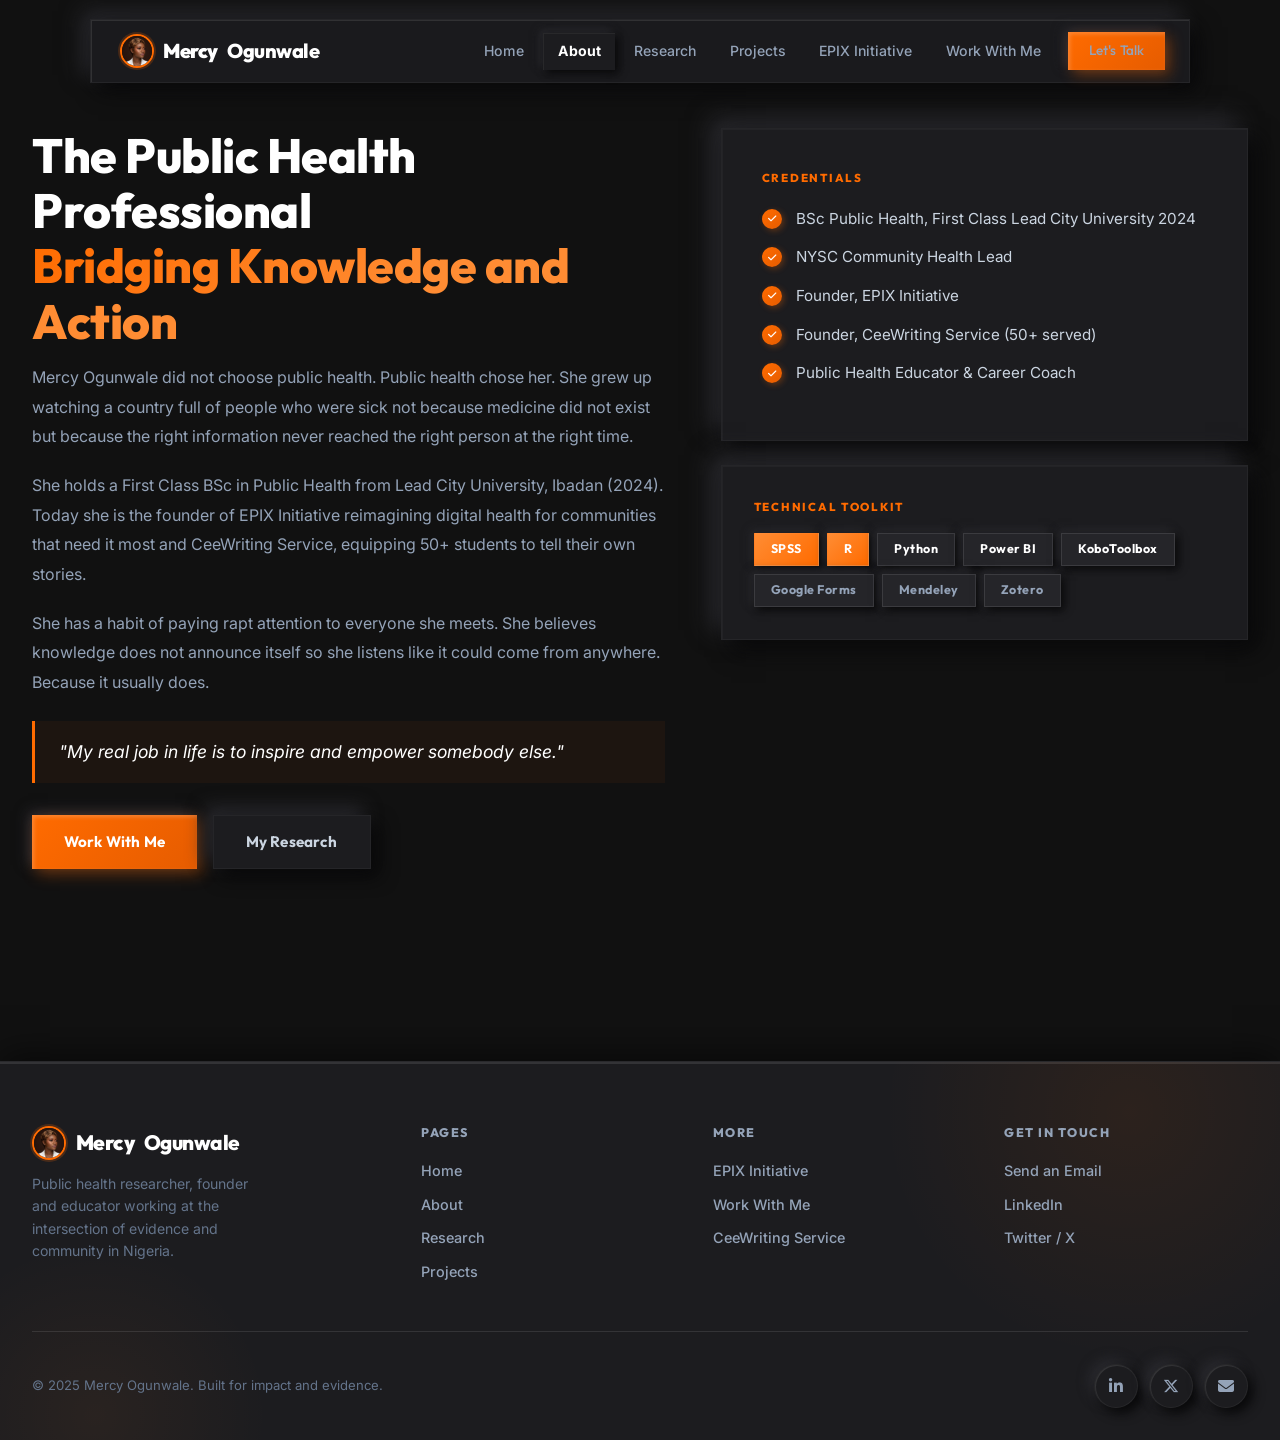
==== about.html @ 019c66ac "Initial commit for portfolio with dashboard" ====
<!DOCTYPE html>

<html lang="en">
<head>
<meta charset="utf-8"/><meta content="width=device-width, initial-scale=1.0" name="viewport"/>
<title>About — Mercy Ogunwale</title>
<meta content="Personal and EPIX Initiative research projects by public health researcher Mercy Ogunwale." name="description"/>
<link href="https://fonts.googleapis.com" rel="preconnect"/><link crossorigin="" href="https://fonts.gstatic.com" rel="preconnect"/>
<link href="https://fonts.googleapis.com/css2?family=Outfit:wght@300;400;500;600;700;800;900&amp;family=Inter:ital,wght@0,300;0,400;0,500;0,600;1,300&amp;display=swap" rel="stylesheet"/>
<link href="https://cdnjs.cloudflare.com/ajax/libs/font-awesome/6.5.0/css/all.min.css" rel="stylesheet"/>
<link href="css/style.css" rel="stylesheet"/>
<link href="assets/images/mercy-portrait.png" rel="icon" type="image/png"/>
</head>
<body>
<header id="hdr">
<div class="nav-pill">
<a class="logo" href="index.html"><img alt="Mercy Ogunwale" class="logo-img" src="assets/images/mercy-portrait.png"/>Mercy <em>Ogunwale</em></a>
<div id="mob-overlay"></div>
<button class="mob-btn" id="mobBtn"><i class="fa-solid fa-bars"></i></button>
<nav class="nav-links" id="navLinks">
<a href="index.html">Home</a>
<a class="active" href="about.html">About</a>
<a href="research.html">Research</a>
<a class="" href="projects.html">Projects</a>
<a href="epix.html">EPIX Initiative</a>
<a href="work-with-me.html">Work With Me</a>
<a class="btn btn-primary nav-cta" href="work-with-me.html">Let's Talk</a>
</nav>
</div>
</header>
<!-- HERO -->
<!-- PERSONAL PROJECTS -->
<!-- EPIX PROJECTS -->
<section style="padding-top:8rem;">
<div class="wrap">
<div class="split split-wide">
<div class="reveal">
<h2 class="sec-title" style="font-size:clamp(2rem,4vw,3rem);">The Public Health Professional<br/><span class="grad">Bridging Knowledge and Action</span></h2>
<p style="color:var(--ink-3);line-height:1.85;margin-bottom:1.2rem;">Mercy Ogunwale did not choose public health. Public health chose her. She grew up watching a country full of people who were sick not because medicine did not exist  but because the right information never reached the right person at the right time.</p>
<p style="color:var(--ink-3);line-height:1.85;margin-bottom:1.2rem;">She holds a First Class BSc in Public Health from Lead City University, Ibadan (2024). Today she is the founder of EPIX Initiative  reimagining digital health for communities that need it most  and CeeWriting Service, equipping 50+ students to tell their own stories.</p>
<p style="color:var(--ink-3);line-height:1.85;margin-bottom:1.5rem;">She has a habit of paying rapt attention to everyone she meets. She believes knowledge does not announce itself  so she listens like it could come from anywhere. Because it usually does.</p>
<div class="blockquote">"My real job in life is to inspire and empower somebody else."</div>
<div style="display:flex;gap:1rem;flex-wrap:wrap;margin-top:2rem;">
<a class="btn btn-primary" href="work-with-me.html">Work With Me</a>
<a class="btn btn-ghost" href="research.html">My Research</a>
</div>
</div>
<div class="reveal reveal-m">
<div class="clay" style="padding:2.5rem;margin-bottom:1.5rem;">
<p class="sec-kicker" style="margin-bottom:1.2rem;">Credentials</p>
<ul class="checklist">
<li><span class="check-dot"><i class="fa-solid fa-check"></i></span>BSc Public Health, First Class  Lead City University 2024</li>
<li><span class="check-dot"><i class="fa-solid fa-check"></i></span>NYSC Community Health Lead</li>
<li><span class="check-dot"><i class="fa-solid fa-check"></i></span>Founder, EPIX Initiative</li>
<li><span class="check-dot"><i class="fa-solid fa-check"></i></span>Founder, CeeWriting Service (50+ served)</li>
<li><span class="check-dot"><i class="fa-solid fa-check"></i></span>Public Health Educator &amp; Career Coach</li>
</ul>
</div>
<div class="clay" style="padding:2rem;">
<p class="sec-kicker" style="margin-bottom:1rem;">Technical Toolkit</p>
<div class="toolkit">
<span class="tag tag-teal">SPSS</span><span class="tag tag-teal">R</span>
<span class="tag tag-blue">Python</span><span class="tag tag-blue">Power BI</span>
<span class="tag tag-green">KoboToolbox</span><span class="tag tag-muted">Google Forms</span>
<span class="tag tag-muted">Mendeley</span><span class="tag tag-muted">Zotero</span>
</div>
</div>
</div>
</div>
</div>
</section><footer>
<div class="foot-wrap">
<div class="wrap">
<div class="foot-inner">
<div class="foot-brand">
<a class="logo" href="index.html"><img alt="Mercy Ogunwale" class="logo-img" src="assets/images/mercy-portrait.png"/>Mercy <em>Ogunwale</em></a>
<p class="foot-tagline">Public health researcher, founder and educator working at the intersection of evidence and community in Nigeria.</p>
</div>
<div class="foot-col">
<h4>Pages</h4>
<div class="foot-col-links">
<a href="index.html">Home</a><a href="about.html">About</a>
<a href="research.html">Research</a>
<a href="projects.html">Projects</a>
</div>
</div>
<div class="foot-col">
<h4>More</h4>
<div class="foot-col-links">
<a href="epix.html">EPIX Initiative</a>
<a href="work-with-me.html">Work With Me</a>
<a href="work-with-me.html">CeeWriting Service</a>
</div>
</div>
<div class="foot-col">
<h4>Get in Touch</h4>
<div class="foot-col-links">
<a href="mailto:contact@mercyogunwale.com">Send an Email</a>
<a href="#">LinkedIn</a>
<a href="#">Twitter / X</a>
</div>
</div>
</div>
<div class="foot-bottom-bar">
<p class="foot-copy">© 2025 Mercy Ogunwale. Built for impact and evidence.</p>
<div class="foot-social">
<a aria-label="LinkedIn" class="soc-btn" href="#"><i class="fa-brands fa-linkedin-in"></i></a>
<a aria-label="Twitter/X" class="soc-btn" href="#"><i class="fa-brands fa-x-twitter"></i></a>
<a aria-label="Email" class="soc-btn" href="mailto:contact@mercyogunwale.com"><i class="fa-solid fa-envelope"></i></a>
</div>
</div>
</div>
</div>
</footer>
<script src="js/main.js"></script>
</body>
</html>
---- css/style.css ----
@import url('https://fonts.googleapis.com/css2?family=Playfair+Display:ital,wght@0,400;0,600;1,400&family=Outfit:wght@300;400;500;600;700;800;900&family=Inter:ital,wght@0,300;0,400;0,500;0,600;1,300&display=swap');

:root {
  --bg: #111111;
  --surface: #1c1c1f;
  --surface-2: #252529;
  --shadow-d: #080809;
  --shadow-l: #2a2a2f;

  --teal: #ff6b00;
  --teal-d: #e65c00;
  --teal-l: #ff8c33;
  --teal-xl: rgba(255,107,0,0.15);
  
  --blue: #ff8c33;
  --blue-l: rgba(255,140,51,0.15);
  
  --amber: #f59e0b;
  --amber-l: #fde68a;
  --green: #10b981;
  --red: #ef4444;

  --ink: #ffffff;
  --ink-2: #cbd5e1;
  --ink-3: #94a3b8;
  --ink-4: #64748b;

  --clay: 8px 8px 18px var(--shadow-d), -8px -8px 18px var(--shadow-l);
  --clay-lg: 14px 14px 30px var(--shadow-d), -14px -14px 30px var(--shadow-l);
  --clay-hover: 20px 20px 40px var(--shadow-d), -20px -20px 40px var(--shadow-l);
  --clay-inset: inset 6px 6px 14px var(--shadow-d), inset -6px -6px 14px var(--shadow-l);
  --clay-card: 10px 10px 22px var(--shadow-d), -10px -10px 22px var(--shadow-l), inset 1px 1px 0 rgba(255,255,255,0.03);
}

*,*::before,*::after{margin:0;padding:0;box-sizing:border-box}
html{scroll-behavior:smooth}
body{font-family:'Inter',sans-serif;background:var(--bg);color:var(--ink);overflow-x:hidden;line-height:1.6}
h1,h2,h3,h4,h5{font-family:'Outfit',sans-serif;line-height:1.15;font-weight:800}
a{text-decoration:none;color:inherit;transition:color var(--dur) var(--ease)}
ul{list-style:none}
img{max-width:100%}

/* ── LAYOUT ── */
.wrap{max-width:var(--max);margin:0 auto;padding:0 2rem}
section{padding:6rem 0}
.section-inner{padding:6rem 0}

/* ── GRADIENT TEXT ── */
.grad{background:linear-gradient(135deg,var(--teal) 0%,var(--blue) 60%);-webkit-background-clip:text;-webkit-text-fill-color:transparent;background-clip:text}
.grad-amber{background:linear-gradient(135deg,var(--amber) 0%,#f97316 100%);-webkit-background-clip:text;-webkit-text-fill-color:transparent;background-clip:text}

/* ── CLAY SURFACE ── */
.clay{background:var(--surface);border-radius:var(--r-m);box-shadow:var(--clay-card);border:1.5px solid rgba(255,255,255,.04)}
.clay-lg{background:var(--surface);border-radius:var(--r-l);box-shadow:var(--clay-lg);border:1.5px solid rgba(255,255,255,.04)}
.clay-xl{background:var(--surface);border-radius:var(--r-xl);box-shadow:var(--clay-lg);border:1.5px solid rgba(255,255,255,.04)}

/* ── BUTTONS ── */
.btn{display:inline-flex;align-items:center;gap:.55rem;padding:.85rem 2rem;font-family:'Outfit',sans-serif;font-weight:700;font-size:.95rem;border-radius:var(--r-pill);cursor:pointer;transition:all var(--dur) var(--ease);border:none;letter-spacing:.01em;white-space:nowrap}
.btn-primary{background:linear-gradient(135deg,var(--teal),var(--teal-d));color:#fff;box-shadow:5px 5px 14px rgba(255,107,0,.35),-4px -4px 12px var(--shadow-l),inset 2px 2px 4px rgba(255,255,255,.2)}
.btn-primary:hover{transform:translateY(-3px);box-shadow:8px 8px 22px rgba(255,107,0,.4),-5px -5px 16px var(--shadow-l)}
.btn-primary:active{transform:translateY(0);box-shadow:var(--clay-inset)}
.btn-ghost{background:var(--surface);color:var(--ink-2);box-shadow:var(--clay);border:1.5px solid rgba(255,255,255,.04)}
.btn-ghost:hover{transform:translateY(-3px);box-shadow:var(--clay-hover);color:var(--teal)}
.btn-ghost:active{box-shadow:var(--clay-inset);transform:translateY(0)}
.btn-blue{background:linear-gradient(135deg,var(--blue),#0369a1);color:#fff;box-shadow:5px 5px 14px rgba(255,140,51,.3),-4px -4px 12px var(--shadow-l),inset 2px 2px 4px rgba(255,255,255,.2)}
.btn-blue:hover{transform:translateY(-3px);color:#fff}

/* ── PILL TAGS ── */
.tag{display:inline-flex;align-items:center;gap:.35rem;padding:.35rem 1rem;border-radius:var(--r-pill);font-family:'Outfit',sans-serif;font-size:.78rem;font-weight:700;letter-spacing:.04em;box-shadow:3px 3px 8px var(--shadow-d),-3px -3px 8px var(--shadow-l);border:1px solid rgba(255,255,255,.1)}
.tag-teal{background:linear-gradient(135deg,#ff8c33,#ff6b00);color:#ffffff}
.tag-blue{background:var(--surface-2);color:#ffffff}
.tag-amber{background:var(--surface-2);color:#ffffff}
.tag-green{background:var(--surface-2);color:#ffffff}
.tag-red{background:linear-gradient(135deg,#fee2e2,#fecaca);color:#991b1b}
.tag-muted{background:var(--surface-2);color:var(--ink-3)}
.tag-dark{background:var(--ink);color:#fff}
.tag-section{font-size:.7rem;text-transform:uppercase;letter-spacing:.12em;background:rgba(255,107,0,.1);color:var(--teal);box-shadow:none;border:none;padding:.3rem .9rem}

/* ── STATUS DOTS ── */
.status{display:inline-flex;align-items:center;gap:.5rem;font-family:'Outfit',sans-serif;font-size:.78rem;font-weight:700}
.status::before{content:'';width:7px;height:7px;border-radius:50%;flex-shrink:0}
.status-live{color:var(--teal)}.status-live::before{background:var(--teal);box-shadow:0 0 0 3px rgba(255,107,0,.2);animation:pulse 2s ease infinite}
.status-soon{color:var(--amber)}.status-soon::before{background:var(--amber)}
.status-done{color:var(--ink-4)}.status-done::before{background:var(--ink-4)}
@keyframes pulse{0%,100%{box-shadow:0 0 0 3px rgba(255,107,0,.2)}50%{box-shadow:0 0 0 6px rgba(255,107,0,.08)}}

/* ── HEADER — Floating Clay Pill ── */
#hdr{position:fixed;top:1.2rem;left:50%;transform:translateX(-50%);z-index:900;width:calc(100% - 3rem);max-width:1100px;transition:all var(--dur) var(--ease)}
.nav-pill{display:flex;justify-content:space-between;align-items:center;padding:.75rem 1.5rem .75rem 1.8rem;border-radius:var(--r-pill);background:rgba(28,28,31,.88);backdrop-filter:blur(18px);-webkit-backdrop-filter:blur(18px);box-shadow:8px 8px 20px var(--shadow-d),-8px -8px 20px var(--shadow-l),inset 1px 1px 0 rgba(255,255,255,.1);border:1.5px solid rgba(255,255,255,.05);transition:all var(--dur) var(--ease)}
#hdr.scrolled .nav-pill{box-shadow:10px 10px 24px var(--shadow-d),-8px -8px 20px var(--shadow-l),inset 1px 1px 0 rgba(255,255,255,.15);background:rgba(28,28,31,.96)}
.logo{font-family:'Outfit',sans-serif;font-weight:900;font-size:1.25rem;letter-spacing:-.5px;display:flex;align-items:center;gap:.6rem;color:#ffffff}
.logo em{color:var(--ink);font-style:normal;font-weight:800}

.logo-img {
  width: 34px;
  height: 34px;
  border-radius: 50%;
  object-fit: cover;
  border: 2px solid var(--teal);
  box-shadow: 0 0 0 2px rgba(255,107,0,0.2);
}
.logo-dot{width:8px;height:8px;border-radius:50%;background:linear-gradient(135deg,var(--teal),var(--blue));box-shadow:0 0 0 3px rgba(255,107,0,.2)}
.nav-links{display:flex;gap:.3rem;align-items:center}
.nav-links a{font-weight:500;font-size:.88rem;color:var(--ink-3);padding:.45rem .9rem;border-radius:var(--r-pill);transition:all var(--dur) var(--ease)}
.nav-links a:hover{color:var(--teal);background:rgba(255,107,0,.08)}
.nav-links a.active{color:#ffffff;background:var(--surface);box-shadow:3px 3px 8px var(--shadow-d),-3px -3px 8px var(--shadow-l),inset 1px 1px 0 rgba(255,255,255,.05);font-weight:700}
.nav-cta{padding:.5rem 1.3rem!important;font-size:.85rem!important;margin-left:.5rem}
.mob-btn{display:none;background:var(--surface);border:1.5px solid rgba(255,255,255,.04);border-radius:50%;width:38px;height:38px;font-size:1rem;color:var(--ink);cursor:pointer;z-index:901;box-shadow:var(--clay);align-items:center;justify-content:center}
#mob-overlay{display:none;position:fixed;inset:0;background:rgba(15,23,42,.45);z-index:898;backdrop-filter:blur(4px)}

/* ── HERO ── */
.hero{min-height:100vh;display:flex;align-items:center;padding-top:100px;position:relative;overflow:hidden}
.hero-bg{position:absolute;inset:0;z-index:0}
.blob{position:absolute;border-radius:50%;filter:blur(80px);animation:float 9s ease-in-out infinite}
.blob-a{width:520px;height:520px;background:radial-gradient(circle,rgba(255,107,0,.22),transparent 70%);top:-10%;right:-8%;animation-delay:0s}
.blob-b{width:420px;height:420px;background:radial-gradient(circle,rgba(255,140,51,.16),transparent 70%);bottom:0;left:-8%;animation-delay:-4s}
.blob-c{width:280px;height:280px;background:radial-gradient(circle,rgba(255,107,0,.12),transparent 70%);top:45%;right:25%;animation-delay:-7s}
@keyframes float{0%,100%{transform:translate(0,0)}33%{transform:translate(25px,-18px)}66%{transform:translate(-15px,20px)}}

.hero-inner{position:relative;z-index:2;display:grid;grid-template-columns:1fr 420px;gap:4rem;align-items:center}
.hero-left{}
.hero-eyebrow{display:inline-flex;align-items:center;gap:.7rem;margin-bottom:2rem}
.eyebrow-line{width:32px;height:2px;background:linear-gradient(90deg,var(--teal),var(--blue));border-radius:2px}
.eyebrow-text{font-family:'Outfit',sans-serif;font-size:.78rem;font-weight:700;letter-spacing:.14em;text-transform:uppercase;color:var(--teal)}
.hero-title{font-family:'Playfair Display',serif;font-size:clamp(3.5rem,7vw,5.5rem);font-weight:600;letter-spacing:-1px;margin-bottom:1.5rem;line-height:1.1;font-style:italic}
.hero-subtitle{font-family:'Inter',sans-serif;font-size:.95rem;font-weight:500;color:var(--ink-3);display:flex;gap:.8rem;align-items:center;flex-wrap:wrap;margin-bottom:1.8rem}
.sep{color:var(--teal-l)}
.hero-hook-text{font-size:1.05rem;color:var(--ink-2);line-height:1.8;margin-bottom:2.5rem;max-width:560px}
.hero-actions{display:flex;gap:1rem;flex-wrap:wrap}

/* Hero right card */
.hero-card{padding:2.5rem;display:flex;flex-direction:column;gap:1.8rem}
.hero-card-quote{font-size:1rem;font-style:italic;color:var(--ink-2);line-height:1.75;border-left:3px solid var(--teal);padding-left:1.2rem}
.hero-stats{display:grid;grid-template-columns:1fr 1fr;gap:1rem}
.hero-stat{padding:1.2rem;border-radius:var(--r-s);background:var(--bg);box-shadow:4px 4px 10px var(--shadow-d),-4px -4px 10px var(--shadow-l);text-align:center}
.hero-stat .num{font-family:'Outfit',sans-serif;font-size:1.8rem;font-weight:900;line-height:1}
.hero-stat .lbl{font-size:.75rem;color:var(--ink-3);margin-top:.3rem;font-weight:500}
.hero-tags{display:flex;flex-wrap:wrap;gap:.5rem}

/* ── SECTION HEADINGS ── */
.sec-kicker{font-family:'Outfit',sans-serif;font-size:.72rem;font-weight:800;letter-spacing:.15em;text-transform:uppercase;color:var(--teal);margin-bottom:.8rem}
.sec-title{font-size:clamp(1.8rem,3.5vw,2.7rem);letter-spacing:-.5px;margin-bottom:.9rem}
.sec-sub{color:var(--ink-3);font-size:1.05rem;line-height:1.7}

/* ── PHOTO FRAME ── */
.photo-frame{border-radius:var(--r-l);overflow:hidden;box-shadow:var(--clay-lg);border:3px solid rgba(255,255,255,.06);position:relative;background:var(--surface)}
.photo-frame img{width:100%;height:100%;object-fit:cover;display:block}
.photo-badge{position:absolute;bottom:1.2rem;left:1.2rem;right:1.2rem;background:rgba(28,28,31,.92);backdrop-filter:blur(12px);border-radius:var(--r-m);padding:.9rem 1.2rem;box-shadow:var(--clay);border:1.5px solid rgba(255,255,255,.05);display:flex;align-items:center;gap:.8rem}
.photo-badge-dot{width:9px;height:9px;border-radius:50%;background:var(--teal);box-shadow:0 0 0 3px rgba(255,107,0,.25);flex-shrink:0;animation:pulse 2s ease infinite}
.photo-badge-text{font-family:'Outfit',sans-serif;font-size:.82rem;font-weight:700;color:var(--ink-2);line-height:1.3}
.img-card{border-radius:var(--r-l);overflow:hidden;box-shadow:var(--clay-lg);border:3px solid rgba(255,255,255,.06)}
.img-card img{width:100%;height:100%;object-fit:cover;display:block;transition:transform .5s var(--ease)}
.img-card:hover img{transform:scale(1.04)}

/* ── BENTO GRID ── */
.bento{display:grid;gap:1.5rem}
.bento-2{grid-template-columns:repeat(2,1fr)}
.bento-3{grid-template-columns:repeat(3,1fr)}
.bento-4{grid-template-columns:repeat(4,1fr)}
.bento-item{padding:2.5rem;border-radius:var(--r-m);box-shadow:var(--clay-card);border:1.5px solid rgba(255,255,255,.04);transition:transform var(--dur) var(--ease),box-shadow var(--dur) var(--ease);background:var(--surface)}
.bento-item:hover{transform:translateY(-5px) scale(1.01);box-shadow:var(--clay-hover),inset 1px 1px 0 rgba(255,255,255,.1)}
.bento-span2{grid-column:span 2}
.bento-tall{grid-row:span 2}

/* Interest icons */
.i-icon{width:56px;height:56px;border-radius:16px;display:flex;align-items:center;justify-content:center;font-size:1.5rem;margin-bottom:1.4rem;box-shadow:var(--clay)}
.i-teal{background:linear-gradient(135deg,#ff8c33,#ff6b00);color:#ffffff}
.i-blue{background:var(--surface-2);color:#ffffff}
.i-amber{background:var(--surface-2);color:#ffffff}
.i-green{background:var(--surface-2);color:#ffffff}
.i-red{background:linear-gradient(135deg,#fee2e2,#fca5a5);color:#991b1b}

/* ── ABOUT / SPLIT ── */
.split{display:grid;grid-template-columns:1fr 1fr;gap:3.5rem;align-items:start}
.split-wide{grid-template-columns:1.2fr 1fr}
.split-rev .split-b{order:-1}
.checklist li{display:flex;gap:.9rem;align-items:flex-start;margin-bottom:.9rem;font-size:.95rem;color:var(--ink-2)}
.check-dot{flex-shrink:0;width:20px;height:20px;border-radius:50%;background:linear-gradient(135deg,var(--teal),var(--teal-d));display:flex;align-items:center;justify-content:center;color:#fff;font-size:.6rem;margin-top:2px;box-shadow:2px 2px 6px rgba(255,107,0,.3)}
.blockquote{border-left:3px solid var(--teal);padding:1rem 1.5rem;background:rgba(255,107,0,.05);border-radius:0 var(--r-s) var(--r-s) 0;font-size:1.1rem;font-style:italic;color:#ffffff;line-height:1.7;margin:1.5rem 0}
.toolkit{display:flex;flex-wrap:wrap;gap:.5rem}

/* ── PROJECT CARDS ── */
.proj-card{padding:2.5rem;border-radius:var(--r-m);box-shadow:var(--clay-card);border:1.5px solid rgba(255,255,255,.04);background:var(--surface);transition:transform var(--dur) var(--ease),box-shadow var(--dur) var(--ease);display:flex;flex-direction:column;gap:1rem}
.proj-card:hover{transform:translateY(-5px);box-shadow:var(--clay-hover)}
.proj-head{display:flex;justify-content:space-between;align-items:flex-start;gap:1rem}
.proj-areas{display:flex;flex-wrap:wrap;gap:.4rem}
.proj-title{font-size:1.1rem;font-weight:700;line-height:1.4;color:var(--ink);flex:1}
.proj-desc{font-size:.9rem;color:var(--ink-3);line-height:1.75;flex:1}
.proj-role{font-size:.82rem;font-weight:600;color:var(--ink-3);display:flex;align-items:center;gap:.5rem;margin-top:auto}

/* ── ALT SECTION ── */
.alt{background:var(--surface-2)}

/* ── COLLAB / CTA ── */
.cta-box{padding:4.5rem 3.5rem;border-radius:var(--r-xl);box-shadow:var(--clay-lg);border:1.5px solid rgba(255,255,255,.04);background:var(--surface);text-align:center;max-width:860px;margin:0 auto}
.cta-pills{display:flex;flex-wrap:wrap;justify-content:center;gap:.7rem;margin:2.2rem 0}

/* —— FOOTER —— */
footer{padding:0;margin-top:6rem}
.foot-wrap{background:var(--surface);border-radius:var(--r-xl) var(--r-xl) 0 0;box-shadow:0 -8px 32px rgba(0,0,0,.5),inset 0 2px 0 rgba(255,255,255,.1);border-top:1.5px solid rgba(255,255,255,.06);padding:4rem 0 2rem;overflow:hidden;position:relative}
.foot-wrap::before{content:'';position:absolute;width:500px;height:500px;border-radius:50%;background:radial-gradient(circle,rgba(255,107,0,.07),transparent 70%);top:-200px;right:-100px;pointer-events:none}
.foot-wrap::after{content:'';position:absolute;width:350px;height:350px;border-radius:50%;background:radial-gradient(circle,rgba(255,140,51,.06),transparent 70%);bottom:-150px;left:-80px;pointer-events:none}
.foot-inner{display:grid;grid-template-columns:1.4fr 1fr 1fr 1fr;gap:3rem;margin-bottom:3rem;position:relative;z-index:1}
.foot-brand{}
.foot-brand .logo{margin-bottom:.8rem;font-size:1.3rem}
.foot-tagline{font-size:.88rem;color:var(--ink-4);line-height:1.6;max-width:220px;margin-top:.5rem}
.foot-col h4{font-family:'Outfit',sans-serif;font-size:.78rem;font-weight:800;text-transform:uppercase;letter-spacing:.12em;color:var(--ink-3);margin-bottom:1.2rem}
.foot-col-links{display:flex;flex-direction:column;gap:.65rem}
.foot-col-links a{font-size:.9rem;color:var(--ink-3);font-weight:500;transition:color var(--dur) var(--ease)}
.foot-col-links a:hover{color:var(--teal)}
.foot-bottom-bar{display:flex;justify-content:space-between;align-items:center;padding-top:2rem;border-top:1px solid rgba(255,255,255,.1);position:relative;z-index:1;flex-wrap:wrap;gap:1rem}
.foot-copy{font-size:.82rem;color:var(--ink-4)}
.foot-social{display:flex;gap:.7rem}
.soc-btn{width:44px;height:44px;border-radius:50%;background:var(--surface);box-shadow:5px 5px 12px var(--shadow-d),-5px -5px 12px var(--shadow-l),inset 1px 1px 0 rgba(255,255,255,.1);border:1.5px solid rgba(255,255,255,.05);display:flex;align-items:center;justify-content:center;color:var(--ink-3);font-size:1rem;transition:all var(--dur) var(--ease)}
.soc-btn:hover{color:var(--teal);transform:translateY(-3px);box-shadow:8px 8px 20px var(--shadow-d),-5px -5px 14px var(--shadow-l)}
.foot-cta-mini{display:inline-flex;align-items:center;gap:.5rem;padding:.6rem 1.4rem;background:linear-gradient(135deg,var(--teal),var(--teal-d));color:#fff;border-radius:var(--r-pill);font-family:'Outfit',sans-serif;font-size:.85rem;font-weight:700;box-shadow:4px 4px 10px rgba(255,107,0,.3),-2px -2px 8px var(--shadow-l);transition:all var(--dur) var(--ease)}
.foot-cta-mini:hover{transform:translateY(-2px);box-shadow:6px 6px 16px rgba(255,107,0,.35)}

/* ── ANIMATIONS ── */
.reveal{opacity:0;transform:translateY(36px);transition:opacity .65s var(--ease),transform .65s var(--ease)}
.reveal.in{opacity:1;transform:translateY(0)}
.reveal-s{transition-delay:.08s}.reveal-m{transition-delay:.16s}.reveal-l{transition-delay:.24s}

/* —— PAGE HERO —— */
.page-hero{min-height:65vh;display:flex;align-items:center;padding:8rem 0 5rem;position:relative;overflow:hidden}
.page-hero-bg-img{position:absolute;inset:0;background-size:cover;background-position:center;opacity:0.25;z-index:0;mix-blend-mode:luminosity;}
.page-hero-bg-img::after{content:'';position:absolute;inset:0;background:linear-gradient(to bottom, transparent 60%, var(--bg) 100%);}
.page-hero-inner{position:relative;z-index:2;max-width:900px}
.page-hero-inner h1{font-size:clamp(3rem,6vw,5rem);letter-spacing:-2px;margin-bottom:1.2rem;line-height:1.05}
.page-hero-inner .lead{font-size:1.15rem;color:var(--ink-2);max-width:660px;line-height:1.85}
.page-hero-meta{display:flex;gap:1rem;flex-wrap:wrap;margin-top:2rem}
.hero-stat-pill{padding:.8rem 1.6rem;border-radius:var(--r-m);background:var(--surface);box-shadow:var(--clay-card);border:1.5px solid rgba(255,255,255,.05);display:flex;align-items:center;gap:.8rem}
.hero-stat-pill .hsp-num{font-family:'Outfit',sans-serif;font-size:1.6rem;font-weight:900;line-height:1}
.hero-stat-pill .hsp-lbl{font-size:.78rem;color:var(--ink-3);line-height:1.3;font-weight:500}

/* ── PUB CARD ── */
.pub{padding:2rem 2.5rem;border-radius:var(--r-m);box-shadow:var(--clay-card);border:1.5px solid rgba(255,255,255,.04);background:var(--surface)}
.pub-meta{display:flex;flex-wrap:wrap;gap:1rem;font-size:.85rem;color:var(--ink-3);margin:.7rem 0 0}
.pub-meta span{display:flex;align-items:center;gap:.4rem}

/* ── LEVEL CARD ── */
.level{display:flex;align-items:flex-start;gap:1.4rem;padding:1.6rem 2rem;border-radius:var(--r-m);box-shadow:var(--clay-card);border:1.5px solid rgba(255,255,255,.04);background:var(--surface);margin-bottom:1.2rem}
.lvl-num{flex-shrink:0;width:46px;height:46px;border-radius:50%;background:linear-gradient(135deg,var(--teal),var(--teal-d));color:#fff;display:flex;align-items:center;justify-content:center;font-family:'Outfit',sans-serif;font-weight:900;font-size:1.05rem;box-shadow:4px 4px 10px rgba(255,107,0,.3),-2px -2px 6px var(--shadow-l)}
.lvl-info h3{font-size:1rem;margin-bottom:.2rem}
.lvl-info p{font-size:.85rem;color:var(--ink-3)}

/* ── SERVICE CARD ── */
.svc{padding:3rem;border-radius:var(--r-l);box-shadow:var(--clay-card);border:1.5px solid rgba(255,255,255,.04);background:var(--surface)}
.svc-icon{width:64px;height:64px;border-radius:20px;display:flex;align-items:center;justify-content:center;font-size:1.7rem;margin-bottom:1.5rem;box-shadow:var(--clay)}

/* ── AUDIENCE CARD ── */
.aud{padding:3rem 2.5rem;text-align:center;border-radius:var(--r-l);box-shadow:var(--clay-card);border:1.5px solid rgba(255,255,255,.04);background:var(--surface);transition:transform var(--dur) var(--ease),box-shadow var(--dur) var(--ease)}
.aud:hover{transform:translateY(-6px);box-shadow:var(--clay-hover)}
.aud-icon{width:80px;height:80px;border-radius:24px;margin:0 auto 1.8rem;display:flex;align-items:center;justify-content:center;font-size:2rem;box-shadow:var(--clay)}

/* ── STAT BOX ── */
.stat-strip{display:grid;grid-template-columns:repeat(4,1fr);gap:1.5rem}
.stat-box{padding:2.5rem 2rem;text-align:center;border-radius:var(--r-m);box-shadow:var(--clay-card);border:1.5px solid rgba(255,255,255,.04);background:var(--surface)}
.stat-n{font-family:'Outfit',sans-serif;font-size:2.8rem;font-weight:900;line-height:1}
.stat-l{font-size:.82rem;color:var(--ink-3);margin-top:.5rem;line-height:1.4}

/* ── CONF CARD ── */
.conf-row{display:flex;align-items:flex-start;gap:1.5rem;padding:2rem 2.5rem;border-radius:var(--r-m);box-shadow:var(--clay-card);border:1.5px solid rgba(255,255,255,.04);background:var(--surface)}
.conf-ico{flex-shrink:0;width:52px;height:52px;border-radius:16px;display:flex;align-items:center;justify-content:center;font-size:1.4rem;box-shadow:var(--clay)}

/* ── PHILOSOPHY ── */
.phil{padding:3.5rem;border-radius:var(--r-l);box-shadow:var(--clay-lg);border:1.5px solid rgba(255,255,255,.04);background:var(--surface);border-left:5px solid var(--teal)}


.hero-right-img {
  max-width: 400px;
  width: 100%;
}
.bento-research {
  display: grid;
  grid-template-columns: 1.6fr 1fr;
  gap: 1.5rem;
}
.bento-research-col {
  display: grid;
  grid-template-rows: repeat(3, 1fr);
  gap: 1.5rem;
}

/* ── RESPONSIVE ── */
@media(max-width:1024px){
  .hero-inner{grid-template-columns:1fr;gap:3rem;text-align:center;}
  .hero-left { display: flex; flex-direction: column; align-items: center; }
  .hero-subtitle { justify-content: center; }
  .hero-actions { justify-content: center; }
  .hero-right-img { margin: 0 auto; }
  .hero-card{display:none}
  .stat-strip{grid-template-columns:repeat(2,1fr)}
  .bento-4{grid-template-columns:repeat(2,1fr)}
  .bento-research { grid-template-columns: 1fr; }
  .bento-research-col { grid-template-rows: auto; }
}
@media(max-width:768px){
  section{padding:3.5rem 0}
  .wrap { padding: 0 1.5rem; }
  .hero { padding-top: 120px; }
  .split,.bento-2,.bento-3{grid-template-columns:1fr}
  .bento-span2{grid-column:span 1}
  .split-rev .split-b{order:0}
  .hero-actions{flex-direction:column}
  .foot-inner{grid-template-columns:1fr 1fr}
  .foot-bottom-bar{flex-direction:column;text-align:center}
  .page-hero{min-height:auto;padding:7rem 0 4rem}
  .cta-box{padding:3rem 1.8rem}
  .stat-strip{grid-template-columns:repeat(2,1fr)}
  .hero-title{font-size:2.6rem}
  .page-hero-meta{flex-direction:column;align-items:flex-start}
  #hdr{top:.8rem;width:calc(100% - 2rem)}
  .nav-links{
    position:fixed;top:0;right:-100%;width:min(290px,80vw);height:100vh;
    background:var(--surface);box-shadow:-10px 0 40px rgba(0,0,0,.5);
    flex-direction:column;align-items:flex-start;padding:6rem 2.5rem 3rem;gap:.5rem;
    border-radius:0;z-index:899;transition:right var(--dur) var(--ease)
  }
  .nav-links a{border-radius:var(--r-s);font-size:1rem;padding:.7rem 1rem;width:100%}
  .nav-links.open{right:0}
  .nav-cta{display:none}
  .mob-btn{display:flex}
  #mob-overlay.active{display:block}
}
@media(max-width:480px){
  .wrap{padding:0 1.2rem}
  .foot-inner{grid-template-columns:1fr}
  .stat-strip{grid-template-columns:1fr 1fr}
  .page-hero-inner h1{font-size:2.6rem}
}
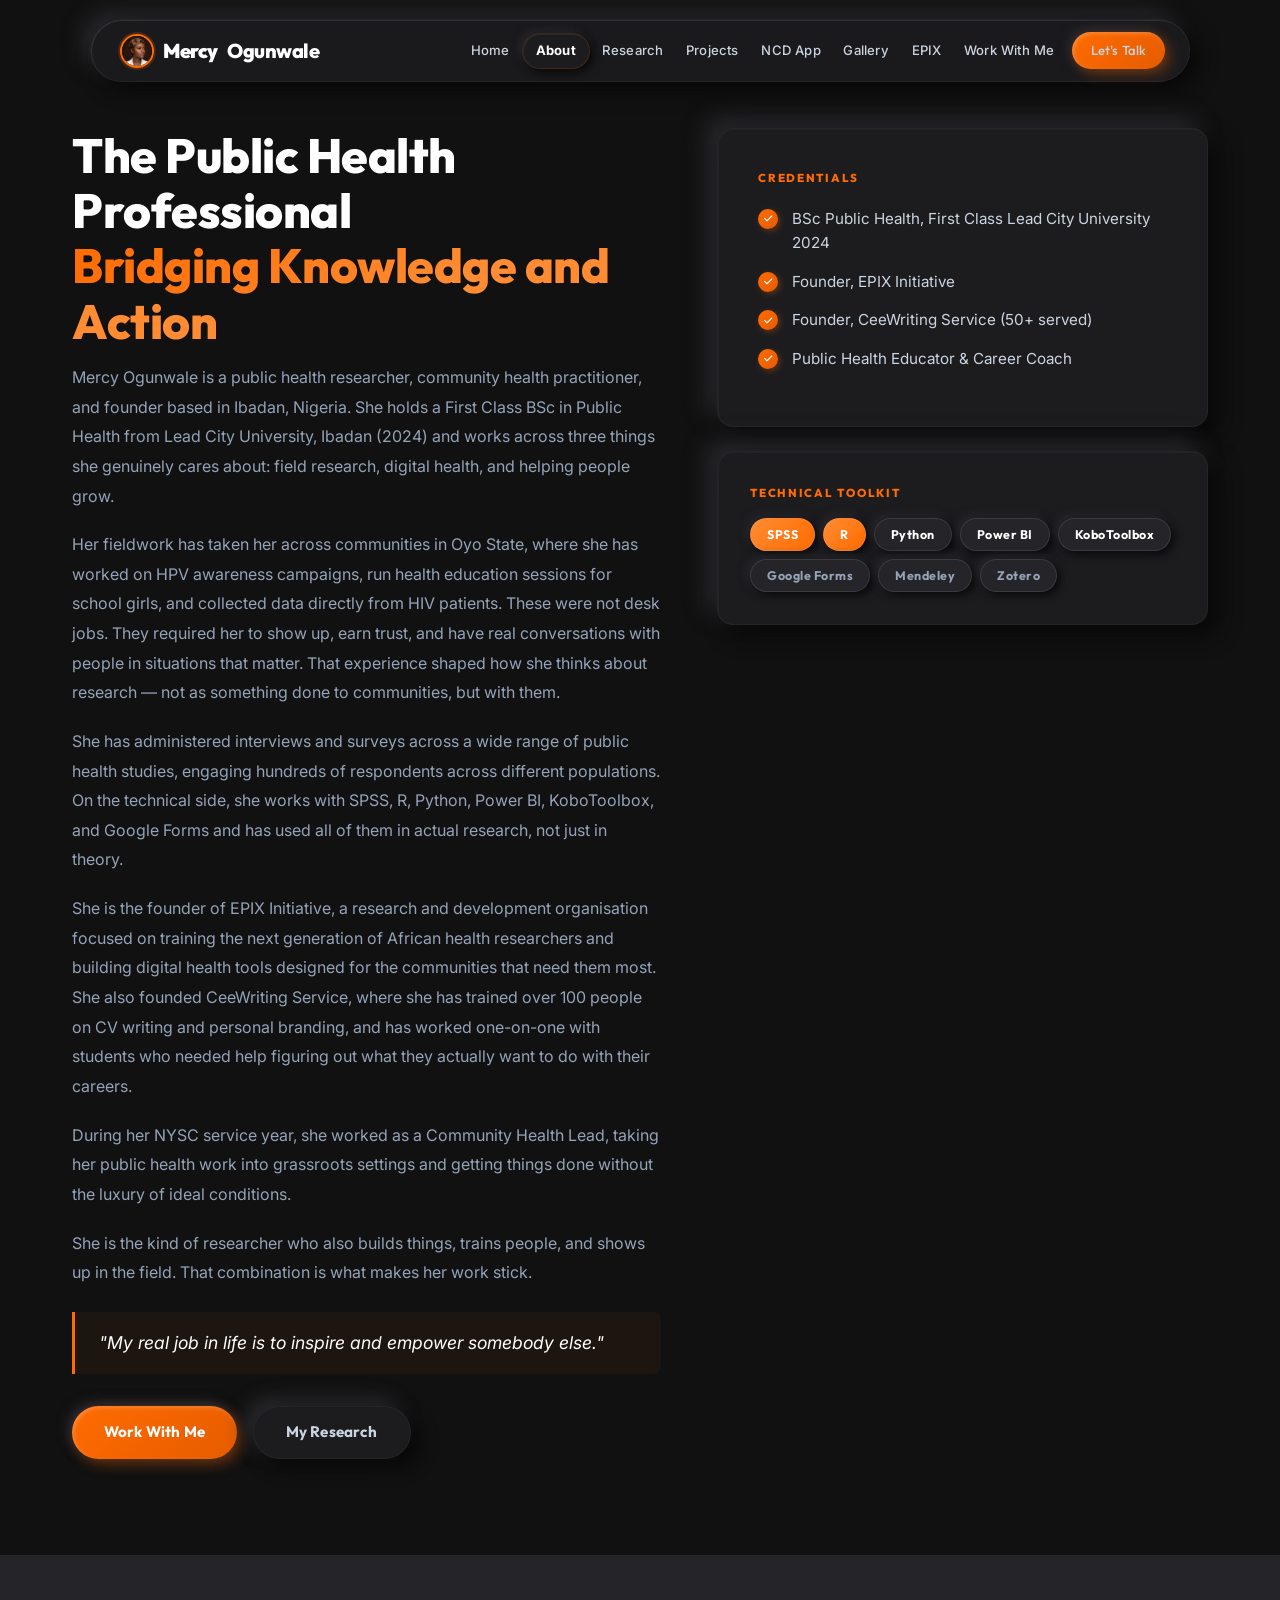
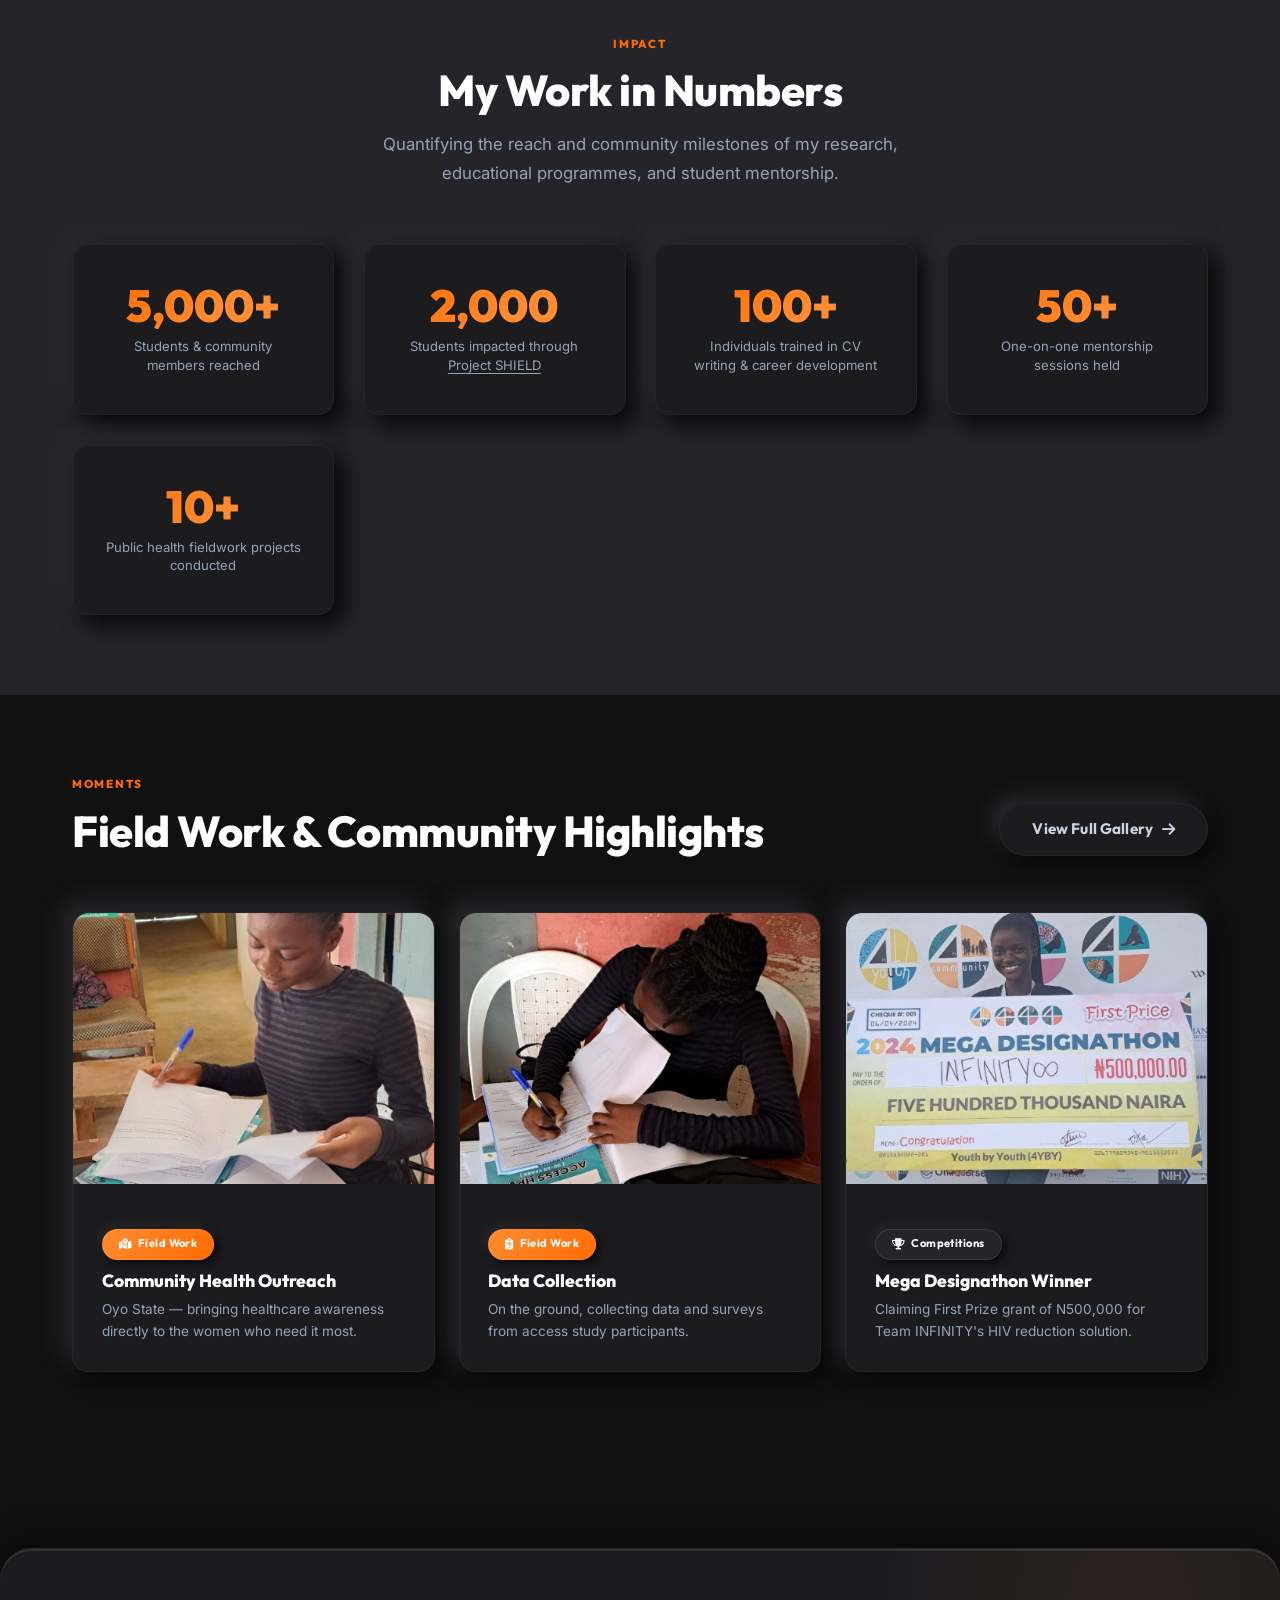
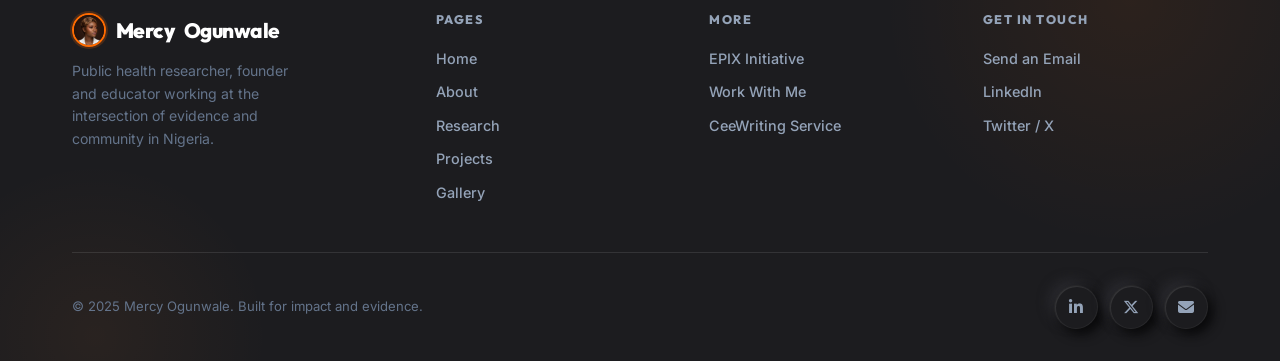
==== commit eadafb2e: "feat: complete responsive portfolio, unified navigation, and live NCD App" ====
--- a/about.html
+++ b/about.html
@@ -21,13 +21,17 @@
 <a href="index.html">Home</a>
 <a class="active" href="about.html">About</a>
 <a href="research.html">Research</a>
-<a class="" href="projects.html">Projects</a>
-<a href="epix.html">EPIX Initiative</a>
+<a href="projects.html">Projects</a>
+<a href="adolescent-ncd-watch.html">NCD App</a>
+<a href="gallery.html">Gallery</a>
+<a href="epix.html">EPIX</a>
 <a href="work-with-me.html">Work With Me</a>
 <a class="btn btn-primary nav-cta" href="work-with-me.html">Let's Talk</a>
 </nav>
 </div>
 </header>
+
+
 <!-- HERO -->
 <!-- PERSONAL PROJECTS -->
 <!-- EPIX PROJECTS -->
@@ -36,9 +40,12 @@
 <div class="split split-wide">
 <div class="reveal">
 <h2 class="sec-title" style="font-size:clamp(2rem,4vw,3rem);">The Public Health Professional<br/><span class="grad">Bridging Knowledge and Action</span></h2>
-<p style="color:var(--ink-3);line-height:1.85;margin-bottom:1.2rem;">Mercy Ogunwale did not choose public health. Public health chose her. She grew up watching a country full of people who were sick not because medicine did not exist  but because the right information never reached the right person at the right time.</p>
-<p style="color:var(--ink-3);line-height:1.85;margin-bottom:1.2rem;">She holds a First Class BSc in Public Health from Lead City University, Ibadan (2024). Today she is the founder of EPIX Initiative  reimagining digital health for communities that need it most  and CeeWriting Service, equipping 50+ students to tell their own stories.</p>
-<p style="color:var(--ink-3);line-height:1.85;margin-bottom:1.5rem;">She has a habit of paying rapt attention to everyone she meets. She believes knowledge does not announce itself  so she listens like it could come from anywhere. Because it usually does.</p>
+<p style="color:var(--ink-3);line-height:1.85;margin-bottom:1.2rem;">Mercy Ogunwale is a public health researcher, community health practitioner, and founder based in Ibadan, Nigeria. She holds a First Class BSc in Public Health from Lead City University, Ibadan (2024) and works across three things she genuinely cares about: field research, digital health, and helping people grow.</p>
+<p style="color:var(--ink-3);line-height:1.85;margin-bottom:1.2rem;">Her fieldwork has taken her across communities in Oyo State, where she has worked on HPV awareness campaigns, run health education sessions for school girls, and collected data directly from HIV patients. These were not desk jobs. They required her to show up, earn trust, and have real conversations with people in situations that matter. That experience shaped how she thinks about research — not as something done to communities, but with them.</p>
+<p style="color:var(--ink-3);line-height:1.85;margin-bottom:1.2rem;">She has administered interviews and surveys across a wide range of public health studies, engaging hundreds of respondents across different populations. On the technical side, she works with SPSS, R, Python, Power BI, KoboToolbox, and Google Forms and has used all of them in actual research, not just in theory.</p>
+<p style="color:var(--ink-3);line-height:1.85;margin-bottom:1.2rem;">She is the founder of EPIX Initiative, a research and development organisation focused on training the next generation of African health researchers and building digital health tools designed for the communities that need them most. She also founded CeeWriting Service, where she has trained over 100 people on CV writing and personal branding, and has worked one-on-one with students who needed help figuring out what they actually want to do with their careers.</p>
+<p style="color:var(--ink-3);line-height:1.85;margin-bottom:1.2rem;">During her NYSC service year, she worked as a Community Health Lead, taking her public health work into grassroots settings and getting things done without the luxury of ideal conditions.</p>
+<p style="color:var(--ink-3);line-height:1.85;margin-bottom:1.5rem;">She is the kind of researcher who also builds things, trains people, and shows up in the field. That combination is what makes her work stick.</p>
 <div class="blockquote">"My real job in life is to inspire and empower somebody else."</div>
 <div style="display:flex;gap:1rem;flex-wrap:wrap;margin-top:2rem;">
 <a class="btn btn-primary" href="work-with-me.html">Work With Me</a>
@@ -50,7 +57,6 @@
 <p class="sec-kicker" style="margin-bottom:1.2rem;">Credentials</p>
 <ul class="checklist">
 <li><span class="check-dot"><i class="fa-solid fa-check"></i></span>BSc Public Health, First Class  Lead City University 2024</li>
-<li><span class="check-dot"><i class="fa-solid fa-check"></i></span>NYSC Community Health Lead</li>
 <li><span class="check-dot"><i class="fa-solid fa-check"></i></span>Founder, EPIX Initiative</li>
 <li><span class="check-dot"><i class="fa-solid fa-check"></i></span>Founder, CeeWriting Service (50+ served)</li>
 <li><span class="check-dot"><i class="fa-solid fa-check"></i></span>Public Health Educator &amp; Career Coach</li>
@@ -68,7 +74,90 @@
 </div>
 </div>
 </div>
-</section><footer>
+</section>
+
+<!-- IMPACT NUMBERS -->
+<section class="alt" style="padding: 5rem 0;">
+<div class="wrap">
+<div class="reveal" style="margin-bottom:3.5rem; text-align:center;">
+<p class="sec-kicker">Impact</p>
+<h2 class="sec-title">My Work in Numbers</h2>
+<p class="sec-sub" style="max-width:600px; margin: 0 auto;">Quantifying the reach and community milestones of my research, educational programmes, and student mentorship.</p>
+</div>
+<div style="display:grid; grid-template-columns:repeat(auto-fit, minmax(210px, 1fr)); gap:1.8rem;">
+<div class="stat-box reveal">
+<div class="stat-n grad">5,000+</div>
+<div class="stat-l">Students &amp; community members reached</div>
+</div>
+<div class="stat-box reveal reveal-s" onclick="window.location.href='gallery.html?filter=fieldwork'" style="cursor:pointer; transition:border-color var(--dur) var(--ease);" onmouseover="this.style.borderColor='rgba(29,158,117,0.3)'" onmouseout="this.style.borderColor='rgba(255,255,255,0.04)'">
+<div class="stat-n grad">2,000</div>
+<div class="stat-l">Students impacted through <span style="text-decoration:underline; text-underline-offset:3px;">Project SHIELD</span></div>
+</div>
+<div class="stat-box reveal reveal-m">
+<div class="stat-n grad">100+</div>
+<div class="stat-l">Individuals trained in CV writing &amp; career development</div>
+</div>
+<div class="stat-box reveal reveal-s">
+<div class="stat-n grad" style="color:var(--blue);">50+</div>
+<div class="stat-l">One-on-one mentorship sessions held</div>
+</div>
+<div class="stat-box reveal reveal-m">
+<div class="stat-n grad" style="color:var(--blue);">10+</div>
+<div class="stat-l">Public health fieldwork projects conducted</div>
+</div>
+</div>
+</div>
+</section>
+
+<!-- PHOTO PREVIEW GALLERY -->
+<section style="padding: 5rem 0;">
+<div class="wrap">
+<div style="display:flex; justify-content:space-between; align-items:flex-end; margin-bottom:3.5rem; flex-wrap:wrap; gap:1.5rem;">
+<div class="reveal">
+<p class="sec-kicker">Moments</p>
+<h2 class="sec-title" style="margin-bottom:0;">Field Work &amp; Community Highlights</h2>
+</div>
+<a class="btn btn-ghost reveal reveal-s" href="gallery.html">View Full Gallery <i class="fa-solid fa-arrow-right"></i></a>
+</div>
+
+<div class="bento bento-3">
+<div class="proj-card reveal" style="padding:0; overflow:hidden;">
+<div class="img-card" style="aspect-ratio:4/3; border-radius:var(--r-m) var(--r-m) 0 0; border:none; box-shadow:none;">
+<img alt="Community health outreach survey work" src="assets/images/fieldwork_1.png"/>
+</div>
+<div style="padding:1.8rem;">
+<span class="tag tag-teal" style="font-size:0.7rem; margin-bottom:0.7rem;"><i class="fa-solid fa-map-location-dot"></i> Field Work</span>
+<h3 style="font-size:1.1rem; font-family:'Outfit'; margin-bottom:0.5rem; color:#fff;">Community Health Outreach</h3>
+<p style="font-size:0.85rem; color:var(--ink-3); line-height:1.6;">Oyo State &mdash; bringing healthcare awareness directly to the women who need it most.</p>
+</div>
+</div>
+
+<div class="proj-card reveal reveal-s" style="padding:0; overflow:hidden;">
+<div class="img-card" style="aspect-ratio:4/3; border-radius:var(--r-m) var(--r-m) 0 0; border:none; box-shadow:none;">
+<img alt="Conducting ACCESS HPV Survey" src="assets/images/fieldwork_2.png"/>
+</div>
+<div style="padding:1.8rem;">
+<span class="tag tag-teal" style="font-size:0.7rem; margin-bottom:0.7rem;"><i class="fa-solid fa-clipboard-question"></i> Field Work</span>
+<h3 style="font-size:1.1rem; font-family:'Outfit'; margin-bottom:0.5rem; color:#fff;">Data Collection</h3>
+<p style="font-size:0.85rem; color:var(--ink-3); line-height:1.6;">On the ground, collecting data and surveys from access study participants.</p>
+</div>
+</div>
+
+<div class="proj-card reveal reveal-m" style="padding:0; overflow:hidden;">
+<div class="img-card" style="aspect-ratio:4/3; border-radius:var(--r-m) var(--r-m) 0 0; border:none; box-shadow:none;">
+<img alt="Mega Designathon 2024 Award Ceremony" src="assets/images/competition_award.png"/>
+</div>
+<div style="padding:1.8rem;">
+<span class="tag tag-amber" style="font-size:0.7rem; margin-bottom:0.7rem;"><i class="fa-solid fa-trophy"></i> Competitions</span>
+<h3 style="font-size:1.1rem; font-family:'Outfit'; margin-bottom:0.5rem; color:#fff;">Mega Designathon Winner</h3>
+<p style="font-size:0.85rem; color:var(--ink-3); line-height:1.6;">Claiming First Prize grant of N500,000 for Team INFINITY's HIV reduction solution.</p>
+</div>
+</div>
+</div>
+</div>
+</section>
+
+<footer>
 <div class="foot-wrap">
 <div class="wrap">
 <div class="foot-inner">
@@ -82,6 +171,7 @@
 <a href="index.html">Home</a><a href="about.html">About</a>
 <a href="research.html">Research</a>
 <a href="projects.html">Projects</a>
+<a href="gallery.html">Gallery</a>
 </div>
 </div>
 <div class="foot-col">
--- a/css/style.css
+++ b/css/style.css
@@ -30,7 +30,18 @@
   --clay-hover: 20px 20px 40px var(--shadow-d), -20px -20px 40px var(--shadow-l);
   --clay-inset: inset 6px 6px 14px var(--shadow-d), inset -6px -6px 14px var(--shadow-l);
   --clay-card: 10px 10px 22px var(--shadow-d), -10px -10px 22px var(--shadow-l), inset 1px 1px 0 rgba(255,255,255,0.03);
-}
+
+  /* Global Design Tokens */
+  --dur: 0.3s;
+  --ease: cubic-bezier(0.4, 0, 0.2, 1);
+  --max: 1200px;
+  --r-s: 8px;
+  --r-m: 16px;
+  --r-l: 24px;
+  --r-xl: 32px;
+  --r-pill: 9999px;
+}
+
 
 *,*::before,*::after{margin:0;padding:0;box-sizing:border-box}
 html{scroll-behavior:smooth}
@@ -100,11 +111,13 @@
   box-shadow: 0 0 0 2px rgba(255,107,0,0.2);
 }
 .logo-dot{width:8px;height:8px;border-radius:50%;background:linear-gradient(135deg,var(--teal),var(--blue));box-shadow:0 0 0 3px rgba(255,107,0,.2)}
-.nav-links{display:flex;gap:.3rem;align-items:center}
-.nav-links a{font-weight:500;font-size:.88rem;color:var(--ink-3);padding:.45rem .9rem;border-radius:var(--r-pill);transition:all var(--dur) var(--ease)}
-.nav-links a:hover{color:var(--teal);background:rgba(255,107,0,.08)}
-.nav-links a.active{color:#ffffff;background:var(--surface);box-shadow:3px 3px 8px var(--shadow-d),-3px -3px 8px var(--shadow-l),inset 1px 1px 0 rgba(255,255,255,.05);font-weight:700}
-.nav-cta{padding:.5rem 1.3rem!important;font-size:.85rem!important;margin-left:.5rem}
+.nav-links{display:flex;gap:.12rem;align-items:center}
+.nav-links a{font-weight:500;font-size:.82rem;color:var(--ink-2);padding:.4rem .65rem;border-radius:var(--r-pill);transition:all var(--dur) var(--ease);white-space:nowrap;letter-spacing:0.015em}
+.nav-links a:hover{color:var(--teal);background:rgba(255,107,0,0.06);transform:translateY(-1px);box-shadow:0 4px 12px rgba(255,107,0,0.06)}
+.nav-links a:active{transform:translateY(0)}
+.nav-links a.active{color:#ffffff;background:var(--surface);box-shadow:3px 3px 8px var(--shadow-d),-3px -3px 8px var(--shadow-l),inset 1px 1px 0 rgba(255,255,255,.05);font-weight:700;border:1px solid rgba(255,107,0,0.15);padding:.4rem .8rem}
+.nav-cta{padding:.5rem 1.15rem!important;font-size:.82rem!important;margin-left:.35rem}
+
 .mob-btn{display:none;background:var(--surface);border:1.5px solid rgba(255,255,255,.04);border-radius:50%;width:38px;height:38px;font-size:1rem;color:var(--ink);cursor:pointer;z-index:901;box-shadow:var(--clay);align-items:center;justify-content:center}
 #mob-overlay{display:none;position:fixed;inset:0;background:rgba(15,23,42,.45);z-index:898;backdrop-filter:blur(4px)}
 
@@ -311,13 +324,19 @@
   .hero-title{font-size:2.6rem}
   .page-hero-meta{flex-direction:column;align-items:flex-start}
   #hdr{top:.8rem;width:calc(100% - 2rem)}
+}
+@media(max-width:1024px){
+  #hdr{top:.8rem;width:calc(100% - 2rem)}
   .nav-links{
     position:fixed;top:0;right:-100%;width:min(290px,80vw);height:100vh;
-    background:var(--surface);box-shadow:-10px 0 40px rgba(0,0,0,.5);
-    flex-direction:column;align-items:flex-start;padding:6rem 2.5rem 3rem;gap:.5rem;
-    border-radius:0;z-index:899;transition:right var(--dur) var(--ease)
+    background:var(--surface);
+    box-shadow:-10px 0 40px rgba(0,0,0,0.6);
+    flex-direction:column;align-items:flex-start;padding:6rem 2.5rem 3rem;gap:.75rem;
+    border-radius:0;z-index:899;transition:right var(--dur) var(--ease);
+    border-left: 1px solid rgba(255, 255, 255, 0.03);
   }
-  .nav-links a{border-radius:var(--r-s);font-size:1rem;padding:.7rem 1rem;width:100%}
+  .nav-links a{border-radius:var(--r-s);font-size:1rem;padding:.85rem 1.2rem;width:100%;box-shadow:inset 1px 1px 0 rgba(255,255,255,0.02);background:rgba(0,0,0,0.15)}
+  .nav-links a:hover{transform:translateX(5px);box-shadow:var(--clay-inset)}
   .nav-links.open{right:0}
   .nav-cta{display:none}
   .mob-btn{display:flex}
@@ -329,3 +348,4 @@
   .stat-strip{grid-template-columns:1fr 1fr}
   .page-hero-inner h1{font-size:2.6rem}
 }
+
